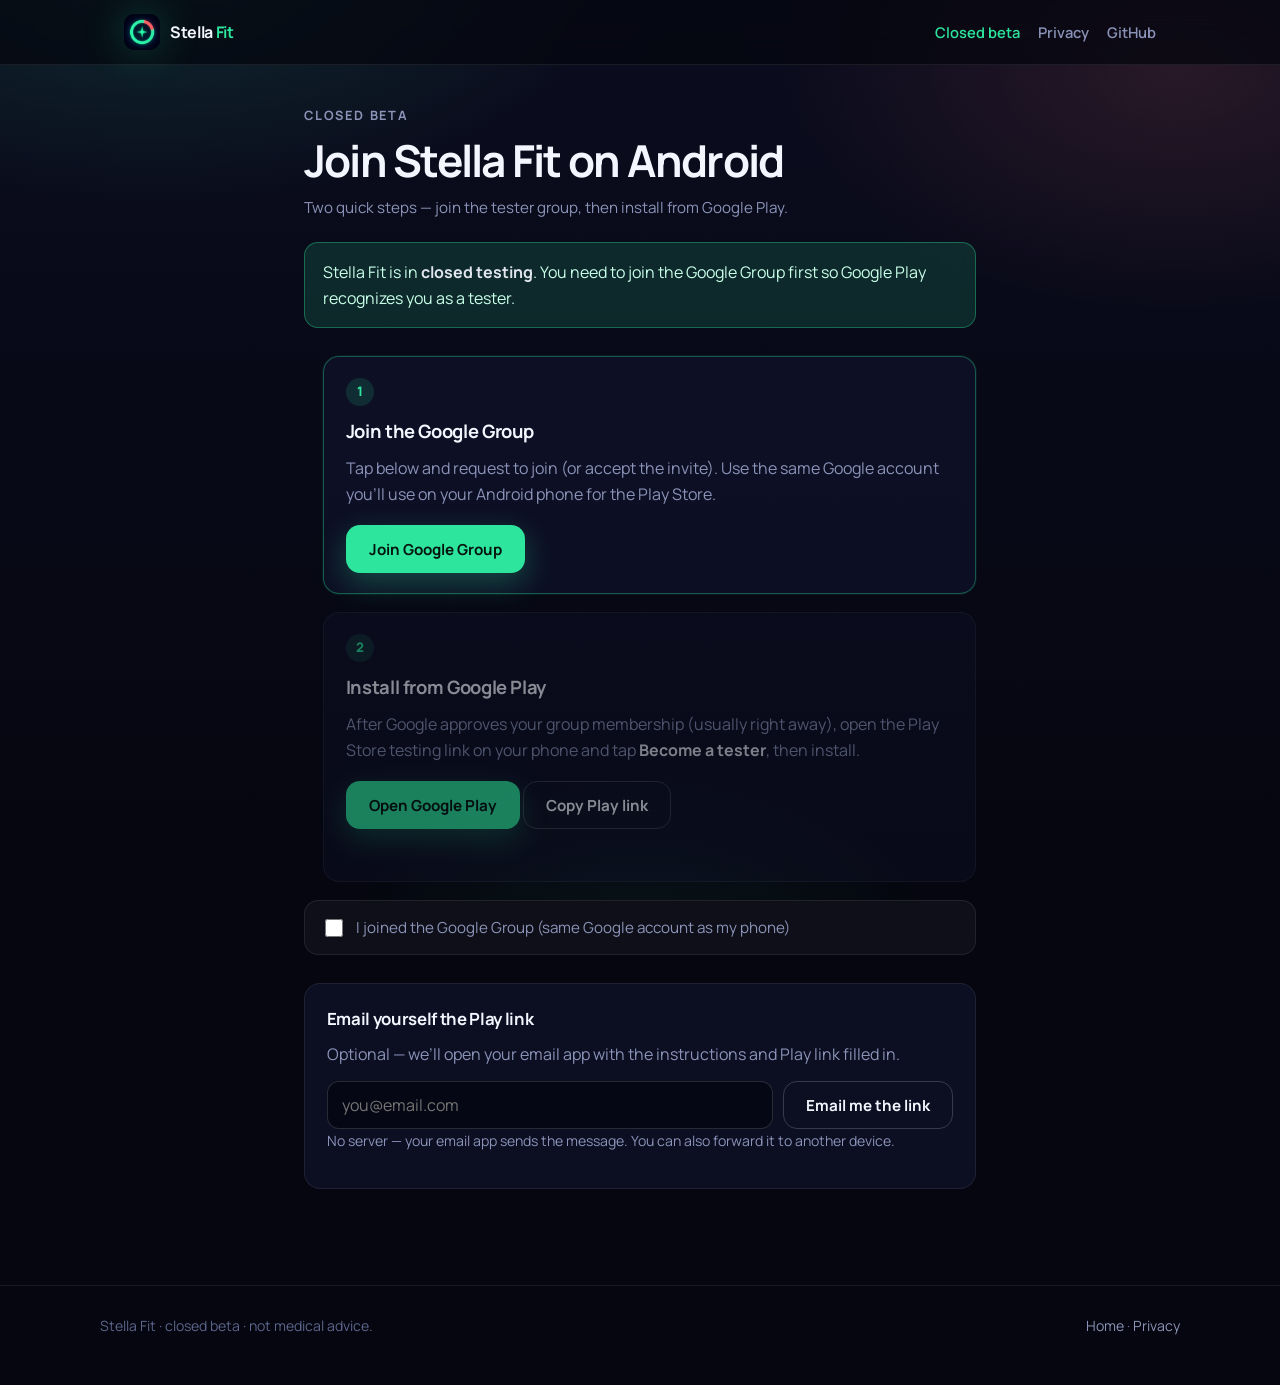
==== docs/beta/index.html @ 8746efec "Add closed beta signup page and polish keyboard, home, and check-in UX - New GitHub Pages beta flow:" ====
<!DOCTYPE html>
<html lang="en">
<head>
  <meta charset="utf-8" />
  <meta name="viewport" content="width=device-width, initial-scale=1" />
  <title>Stella Fit — Join the closed beta</title>
  <meta name="description" content="Get invited to the Stella Fit closed beta on Google Play." />
  <link rel="icon" href="../assets/icon.png" />
  <link rel="preconnect" href="https://fonts.googleapis.com" />
  <link rel="preconnect" href="https://fonts.gstatic.com" crossorigin />
  <link href="https://fonts.googleapis.com/css2?family=Manrope:wght@500;600;700;800&display=swap" rel="stylesheet" />
  <link rel="stylesheet" href="../assets/site.css" />
</head>
<body>
  <header class="site-nav">
    <div class="site-nav__inner">
      <a class="brand" href="../">
        <img class="brand__mark" src="../assets/icon.png" width="36" height="36" alt="" />
        <span class="brand__name">Stella <span>Fit</span></span>
      </a>
      <nav class="nav-links" aria-label="Site">
        <a href="../beta/" aria-current="page">Closed beta</a>
        <a href="../privacy/">Privacy</a>
        <a href="https://github.com/ilda-cornolius/RestFit">GitHub</a>
      </nav>
    </div>
  </header>

  <main class="page">
    <p class="page__kicker">Closed beta</p>
    <h1>Join Stella Fit on Android</h1>
    <p class="meta">Two quick steps — join the tester group, then install from Google Play.</p>

    <div class="callout">
      Stella Fit is in <strong>closed testing</strong>. You need to join the Google Group first so Google Play recognizes you as a tester.
    </div>

    <ol class="beta-steps">
      <li class="beta-step is-unlocked" id="step-group">
        <span class="beta-step__label">1</span>
        <h2>Join the Google Group</h2>
        <p>
          Tap below and request to join (or accept the invite). Use the same Google account
          you’ll use on your Android phone for the Play Store.
        </p>
        <a class="btn btn--mint" id="group-link" href="#" target="_blank" rel="noopener noreferrer">
          Join Google Group
        </a>
      </li>

      <li class="beta-step is-locked" id="step-play">
        <span class="beta-step__label">2</span>
        <h2>Install from Google Play</h2>
        <p>
          After Google approves your group membership (usually right away), open the Play Store
          testing link on your phone and tap <strong>Become a tester</strong>, then install.
        </p>
        <a class="btn btn--mint" id="play-link" href="#" target="_blank" rel="noopener noreferrer" aria-disabled="true">
          Open Google Play
        </a>
        <button type="button" class="btn btn--ghost" id="copy-play-link" disabled>
          Copy Play link
        </button>
        <p class="beta-copy-msg" id="copy-msg" aria-live="polite"></p>
      </li>
    </ol>

    <label class="beta-check" for="joined-group">
      <input type="checkbox" id="joined-group" />
      <span>I joined the Google Group (same Google account as my phone)</span>
    </label>

    <section class="beta-email" aria-labelledby="email-heading">
      <h2 id="email-heading">Email yourself the Play link</h2>
      <p>Optional — we’ll open your email app with the instructions and Play link filled in.</p>
      <div class="beta-email__row">
        <input type="email" id="email-input" placeholder="you@email.com" autocomplete="email" />
        <button type="button" class="btn btn--ghost" id="email-btn">Email me the link</button>
      </div>
      <p class="beta-note">No server — your email app sends the message. You can also forward it to another device.</p>
    </section>
  </main>

  <footer class="site-footer">
    <div class="site-footer__inner">
      <span>Stella Fit · closed beta · not medical advice.</span>
      <span>
        <a href="../">Home</a> ·
        <a href="../privacy/">Privacy</a>
      </span>
    </div>
  </footer>

  <script>
    const BETA = {
      // Update this to your real Google Group URL before sharing the page.
      googleGroupUrl: "https://groups.google.com/g/stella-fit-closed-beta",
      playTestingUrl: "https://play.google.com/apps/testing/com.restfit.app",
      pageUrl: "https://ilda-cornolius.github.io/RestFit/beta/"
    };

    const joinedCheckbox = document.getElementById("joined-group");
    const stepPlay = document.getElementById("step-play");
    const playLink = document.getElementById("play-link");
    const groupLink = document.getElementById("group-link");
    const copyBtn = document.getElementById("copy-play-link");
    const copyMsg = document.getElementById("copy-msg");
    const emailInput = document.getElementById("email-input");
    const emailBtn = document.getElementById("email-btn");

    groupLink.href = BETA.googleGroupUrl;
    playLink.href = BETA.playTestingUrl;

    function setPlayUnlocked(unlocked) {
      stepPlay.classList.toggle("is-unlocked", unlocked);
      stepPlay.classList.toggle("is-locked", !unlocked);
      playLink.setAttribute("aria-disabled", unlocked ? "false" : "true");
      playLink.tabIndex = unlocked ? 0 : -1;
      copyBtn.disabled = !unlocked;
      if (unlocked) {
        localStorage.setItem("stellafit-beta-joined", "1");
      } else {
        localStorage.removeItem("stellafit-beta-joined");
      }
    }

    function instructionsBody() {
      return [
        "Stella Fit closed beta — install steps",
        "",
        "1) Join the Google Group (same Google account as your phone):",
        BETA.googleGroupUrl,
        "",
        "2) After you're in the group, open this Google Play testing link:",
        BETA.playTestingUrl,
        "",
        "Tap Become a tester, then Install.",
        "",
        "Beta signup page:",
        BETA.pageUrl
      ].join("\n");
    }

    if (localStorage.getItem("stellafit-beta-joined") === "1") {
      joinedCheckbox.checked = true;
      setPlayUnlocked(true);
    }

    joinedCheckbox.addEventListener("change", () => {
      setPlayUnlocked(joinedCheckbox.checked);
    });

    copyBtn.addEventListener("click", async () => {
      try {
        await navigator.clipboard.writeText(BETA.playTestingUrl);
        copyMsg.textContent = "Play link copied.";
      } catch (err) {
        copyMsg.textContent = "Copy failed — long-press the Play link instead.";
      }
    });

    emailBtn.addEventListener("click", () => {
      const address = emailInput.value.trim();
      if (!address) {
        emailInput.focus();
        copyMsg.textContent = "Enter your email address first.";
        return;
      }
      const subject = encodeURIComponent("Stella Fit closed beta — install link");
      const body = encodeURIComponent(instructionsBody());
      window.location.href = "mailto:" + encodeURIComponent(address) + "?subject=" + subject + "&body=" + body;
    });
  </script>
</body>
</html>
---- docs/assets/site.css ----
:root {
  --bg: #05060f;
  --bg-deep: #0b0c1e;
  --surface: #10122a;
  --text: #f4f6ff;
  --muted: #8b94b8;
  --faint: #5c668c;
  --mint: #2ee59d;
  --mint-dim: rgba(46, 229, 157, 0.14);
  --coral: #ff7676;
  --line: rgba(255, 255, 255, 0.08);
  --glow: 0 0 40px rgba(46, 229, 157, 0.28);
  --font: "Manrope", ui-sans-serif, system-ui, sans-serif;
  --max: 720px;
  --wide: 1080px;
}

*,
*::before,
*::after {
  box-sizing: border-box;
}

html {
  scroll-behavior: smooth;
}

body {
  margin: 0;
  min-height: 100vh;
  font-family: var(--font);
  background: var(--bg);
  color: var(--text);
  line-height: 1.65;
  -webkit-font-smoothing: antialiased;
}

body::before {
  content: "";
  position: fixed;
  inset: 0;
  z-index: -2;
  background:
    radial-gradient(900px 520px at 12% -8%, rgba(46, 229, 157, 0.16), transparent 55%),
    radial-gradient(800px 480px at 92% 8%, rgba(255, 118, 118, 0.12), transparent 50%),
    radial-gradient(700px 500px at 50% 110%, rgba(46, 229, 157, 0.08), transparent 45%),
    linear-gradient(180deg, #0b0c1e 0%, #05060f 100%);
}

body::after {
  content: "";
  position: fixed;
  inset: 0;
  z-index: -1;
  opacity: 0.35;
  pointer-events: none;
  background-image:
    linear-gradient(rgba(255, 255, 255, 0.03) 1px, transparent 1px),
    linear-gradient(90deg, rgba(255, 255, 255, 0.03) 1px, transparent 1px);
  background-size: 64px 64px;
  mask-image: radial-gradient(ellipse at center, black 20%, transparent 75%);
}

a {
  color: var(--mint);
  text-decoration-thickness: 1px;
  text-underline-offset: 3px;
  transition: color 0.2s ease, opacity 0.2s ease;
}

a:hover {
  color: #7dffc4;
}

img {
  max-width: 100%;
  display: block;
}

.site-nav {
  position: sticky;
  top: 0;
  z-index: 20;
  backdrop-filter: blur(16px);
  -webkit-backdrop-filter: blur(16px);
  background: rgba(5, 6, 15, 0.72);
  border-bottom: 1px solid var(--line);
}

.site-nav__inner {
  max-width: var(--wide);
  margin: 0 auto;
  padding: 14px 24px;
  display: flex;
  align-items: center;
  justify-content: space-between;
  gap: 16px;
}

.brand {
  display: inline-flex;
  align-items: center;
  gap: 10px;
  color: var(--text);
  text-decoration: none;
  font-weight: 700;
  letter-spacing: -0.02em;
}

.brand:hover {
  color: var(--text);
  opacity: 0.92;
}

.brand__mark {
  width: 36px;
  height: 36px;
  border-radius: 10px;
  box-shadow: var(--glow);
}

.brand__name span {
  color: var(--mint);
}

.nav-links {
  display: flex;
  flex-wrap: wrap;
  gap: 8px 18px;
  align-items: center;
  justify-content: flex-end;
}

.nav-links a {
  color: var(--muted);
  text-decoration: none;
  font-size: 0.92rem;
  font-weight: 600;
}

.nav-links a:hover,
.nav-links a[aria-current="page"] {
  color: var(--mint);
}

.hero {
  position: relative;
  max-width: none;
  margin: 0;
  padding: 0;
  min-height: calc(100vh - 68px);
  display: grid;
  align-items: end;
  overflow: hidden;
}

.hero__visual {
  position: absolute;
  inset: 0;
  display: grid;
  place-items: center;
  pointer-events: none;
}

.hero__visual .mark-stage {
  width: min(560px, 88vw);
  opacity: 0.92;
}

@media (min-width: 860px) {
  .hero__visual .mark-stage {
    translate: 18vw -4vh;
    width: min(620px, 48vw);
  }
}

.hero__copy {
  position: relative;
  z-index: 1;
  max-width: 40rem;
  padding: 72px 24px 80px;
  margin: 0 auto 0 0;
  width: 100%;
}

@media (min-width: 860px) {
  .hero__copy {
    max-width: var(--wide);
    margin: 0 auto;
    padding: 96px 24px 100px;
  }

  .hero__copy-inner {
    max-width: 34rem;
  }
}

.hero__brand {
  margin: 0 0 18px;
  font-size: clamp(3rem, 8vw, 5.25rem);
  font-weight: 800;
  letter-spacing: -0.05em;
  line-height: 0.95;
}

.hero__brand span {
  color: var(--mint);
  text-shadow: 0 0 36px rgba(46, 229, 157, 0.35);
}

.hero__title {
  margin: 0 0 14px;
  font-size: clamp(1.35rem, 3vw, 1.85rem);
  font-weight: 600;
  letter-spacing: -0.03em;
  line-height: 1.25;
  color: rgba(244, 246, 255, 0.9);
}

.hero__lede {
  margin: 0 0 28px;
  color: var(--muted);
  font-size: 1.05rem;
  max-width: 28rem;
}

.cta-row {
  display: flex;
  flex-wrap: wrap;
  gap: 12px;
}

.btn {
  display: inline-flex;
  align-items: center;
  justify-content: center;
  gap: 8px;
  min-height: 48px;
  padding: 0 22px;
  border-radius: 14px;
  font-family: inherit;
  font-size: 0.95rem;
  font-weight: 700;
  text-decoration: none;
  border: 1px solid transparent;
  transition: transform 0.18s ease, box-shadow 0.18s ease, background 0.18s ease;
}

.btn:hover {
  transform: translateY(-1px);
}

.btn--mint {
  background: var(--mint);
  color: #04140e;
  box-shadow: 0 10px 30px rgba(46, 229, 157, 0.28);
}

.btn--mint:hover {
  color: #04140e;
  box-shadow: 0 14px 36px rgba(46, 229, 157, 0.4);
}

.btn--ghost {
  background: transparent;
  color: var(--text);
  border-color: rgba(255, 255, 255, 0.18);
}

.btn--ghost:hover {
  color: var(--text);
  border-color: rgba(46, 229, 157, 0.55);
  background: var(--mint-dim);
}

.orb {
  position: absolute;
  border-radius: 50%;
  filter: blur(40px);
  pointer-events: none;
}

.orb--mint {
  width: 280px;
  height: 280px;
  background: rgba(46, 229, 157, 0.28);
  animation: drift 7s ease-in-out infinite alternate;
}

.orb--coral {
  width: 220px;
  height: 220px;
  background: rgba(255, 118, 118, 0.22);
  animation: drift 8.5s ease-in-out infinite alternate-reverse;
  translate: 80px 60px;
}

.mark-stage {
  position: relative;
  width: min(360px, 78vw);
  aspect-ratio: 1;
  display: grid;
  place-items: center;
}

.mark-stage img {
  width: 72%;
  height: auto;
  filter: drop-shadow(0 0 28px rgba(46, 229, 157, 0.45));
  animation: pulse-glow 4.8s ease-in-out infinite;
}

.ring {
  position: absolute;
  inset: 0;
  border-radius: 50%;
  border: 1px solid rgba(46, 229, 157, 0.22);
  animation: spin-slow 28s linear infinite;
}

.ring::before {
  content: "";
  position: absolute;
  inset: 18px;
  border-radius: 50%;
  border: 1px dashed rgba(255, 118, 118, 0.28);
}

.section {
  max-width: var(--wide);
  margin: 0 auto;
  padding: 24px 24px 96px;
}

.section__head {
  max-width: 36rem;
  margin-bottom: 28px;
}

.section__head h2 {
  margin: 0 0 8px;
  font-size: clamp(1.6rem, 3vw, 2.1rem);
  letter-spacing: -0.035em;
}

.section__head p {
  margin: 0;
  color: var(--muted);
}

.feature-list {
  list-style: none;
  margin: 0;
  padding: 0;
  display: grid;
  gap: 18px;
}

@media (min-width: 720px) {
  .feature-list {
    grid-template-columns: repeat(3, 1fr);
    gap: 22px;
  }
}

.feature-list li {
  padding: 8px 4px 0;
  border-top: 1px solid var(--line);
}

.feature-list h3 {
  margin: 14px 0 8px;
  font-size: 1.05rem;
  letter-spacing: -0.02em;
}

.feature-list p {
  margin: 0;
  color: var(--muted);
  font-size: 0.95rem;
}

.site-footer {
  border-top: 1px solid var(--line);
  padding: 28px 24px 48px;
}

.site-footer__inner {
  max-width: var(--wide);
  margin: 0 auto;
  display: flex;
  flex-wrap: wrap;
  gap: 12px 24px;
  justify-content: space-between;
  color: var(--faint);
  font-size: 0.88rem;
}

.site-footer a {
  color: var(--muted);
  text-decoration: none;
}

.site-footer a:hover {
  color: var(--mint);
}

/* Legal / content pages */
.page {
  max-width: var(--max);
  margin: 0 auto;
  padding: 40px 24px 96px;
}

.page__kicker {
  margin: 0 0 10px;
  color: var(--mint);
  font-size: 0.8rem;
  font-weight: 700;
  letter-spacing: 0.14em;
  text-transform: uppercase;
}

.page h1 {
  margin: 0 0 10px;
  font-size: clamp(2rem, 5vw, 2.75rem);
  letter-spacing: -0.04em;
  line-height: 1.1;
}

.page .meta {
  margin: 0 0 22px;
  color: var(--muted);
  font-size: 0.95rem;
}

.page h2 {
  margin: 2.2rem 0 0.7rem;
  font-size: 1.15rem;
  color: var(--mint);
  letter-spacing: -0.02em;
}

.page p,
.page li {
  color: var(--muted);
}

.page ul,
.page ol {
  padding-left: 1.2rem;
}

.page strong {
  color: rgba(244, 246, 255, 0.92);
  font-weight: 700;
}

.callout,
.disclaimer {
  margin: 1.25rem 0 1.75rem;
  padding: 1rem 1.15rem;
  border-radius: 14px;
  backdrop-filter: blur(8px);
}

.callout {
  background: var(--mint-dim);
  color: #c9ffe8;
  border: 1px solid rgba(46, 229, 157, 0.35);
}

.disclaimer {
  background: rgba(255, 118, 118, 0.1);
  color: #ffc2c2;
  border: 1px solid rgba(255, 118, 118, 0.35);
}

@keyframes drift {
  from { transform: translate(-18px, -10px) scale(1); }
  to { transform: translate(16px, 14px) scale(1.08); }
}

@keyframes pulse-glow {
  0%, 100% { filter: drop-shadow(0 0 22px rgba(46, 229, 157, 0.35)); transform: scale(1); }
  50% { filter: drop-shadow(0 0 38px rgba(46, 229, 157, 0.55)); transform: scale(1.03); }
}

@keyframes spin-slow {
  to { transform: rotate(360deg); }
}

@media (prefers-reduced-motion: reduce) {
  *,
  *::before,
  *::after {
    animation: none !important;
    transition: none !important;
  }
}

/* Closed beta signup */
.beta-steps {
  list-style: none;
  margin: 0;
  padding: 0;
  display: grid;
  gap: 18px;
}

.beta-step {
  padding: 1.25rem 1.35rem;
  border-radius: 16px;
  border: 1px solid var(--line);
  background: rgba(16, 18, 42, 0.72);
}

.beta-step.is-locked {
  opacity: 0.55;
}

.beta-step.is-unlocked {
  border-color: rgba(46, 229, 157, 0.35);
  box-shadow: 0 0 0 1px rgba(46, 229, 157, 0.08);
}

.beta-step__label {
  display: inline-flex;
  align-items: center;
  justify-content: center;
  width: 1.75rem;
  height: 1.75rem;
  margin-bottom: 10px;
  border-radius: 999px;
  background: var(--mint-dim);
  color: var(--mint);
  font-size: 0.82rem;
  font-weight: 800;
}

.beta-step h2 {
  margin: 0 0 8px;
  font-size: 1.15rem;
  color: var(--text);
}

.beta-step p {
  margin: 0 0 14px;
}

.beta-step .btn {
  margin-top: 4px;
}

.beta-check {
  display: flex;
  align-items: flex-start;
  gap: 10px;
  margin: 18px 0 0;
  padding: 14px 16px;
  border-radius: 14px;
  background: rgba(255, 255, 255, 0.04);
  border: 1px solid var(--line);
  color: var(--muted);
  font-size: 0.95rem;
}

.beta-check input {
  margin-top: 4px;
  accent-color: var(--mint);
  width: 18px;
  height: 18px;
  flex-shrink: 0;
}

.beta-email {
  margin-top: 28px;
  padding: 1.35rem;
  border-radius: 16px;
  border: 1px solid var(--line);
  background: rgba(16, 18, 42, 0.72);
}

.beta-email h2 {
  margin: 0 0 8px;
  font-size: 1.05rem;
  color: var(--text);
}

.beta-email p {
  margin: 0 0 14px;
}

.beta-email__row {
  display: flex;
  flex-wrap: wrap;
  gap: 10px;
}

.beta-email__row input {
  flex: 1 1 220px;
  min-height: 48px;
  padding: 0 14px;
  border-radius: 12px;
  border: 1px solid rgba(255, 255, 255, 0.14);
  background: rgba(5, 6, 15, 0.65);
  color: var(--text);
  font: inherit;
}

.beta-email__row input:focus {
  outline: 2px solid rgba(46, 229, 157, 0.45);
  outline-offset: 1px;
}

.beta-note {
  margin-top: 10px;
  font-size: 0.88rem;
  color: var(--faint);
}

.beta-copy-msg {
  margin-top: 10px;
  color: var(--mint);
  font-size: 0.9rem;
  font-weight: 600;
  min-height: 1.2em;
}
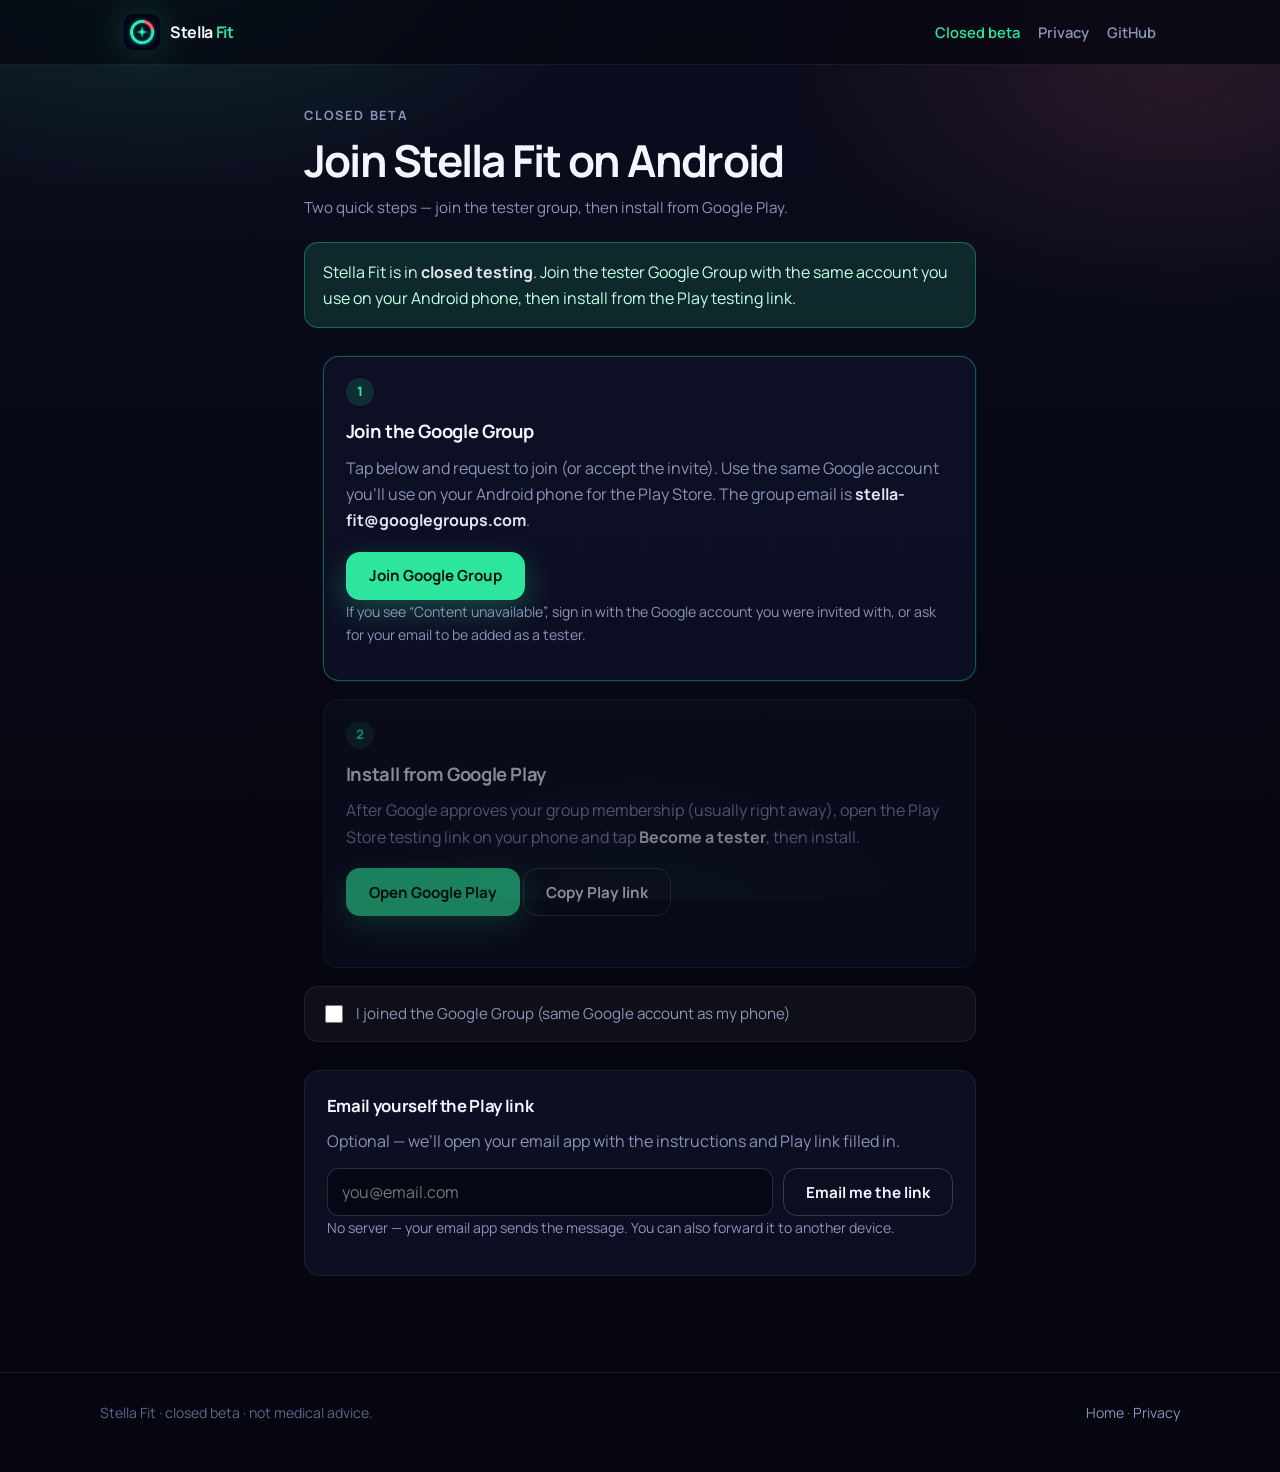
==== commit 90a8c778: "Fix beta page Google Group URL and bump to version 19 Use the real stella-fit Google Group link inst" ====
--- a/docs/beta/index.html
+++ b/docs/beta/index.html
@@ -32,7 +32,11 @@
     <p class="meta">Two quick steps — join the tester group, then install from Google Play.</p>
 
     <div class="callout">
-      Stella Fit is in <strong>closed testing</strong>. You need to join the Google Group first so Google Play recognizes you as a tester.
+      Stella Fit is in <strong>closed testing</strong>. Join the tester Google Group with the same account you use on your Android phone, then install from the Play testing link.
+    </div>
+
+    <div class="disclaimer" id="group-help" hidden>
+      <strong>Group link not working?</strong> Ask the developer to add your Gmail in Play Console, or make sure you’re signed into Google with the account they invited. The group is <code>stella-fit@googlegroups.com</code>.
     </div>
 
     <ol class="beta-steps">
@@ -41,11 +45,13 @@
         <h2>Join the Google Group</h2>
         <p>
           Tap below and request to join (or accept the invite). Use the same Google account
-          you’ll use on your Android phone for the Play Store.
+          you’ll use on your Android phone for the Play Store. The group email is
+          <strong>stella-fit@googlegroups.com</strong>.
         </p>
         <a class="btn btn--mint" id="group-link" href="#" target="_blank" rel="noopener noreferrer">
           Join Google Group
         </a>
+        <p class="beta-note">If you see “Content unavailable”, sign in with the Google account you were invited with, or ask for your email to be added as a tester.</p>
       </li>
 
       <li class="beta-step is-locked" id="step-play">
@@ -93,8 +99,9 @@
 
   <script>
     const BETA = {
-      // Update this to your real Google Group URL before sharing the page.
-      googleGroupUrl: "https://groups.google.com/g/stella-fit-closed-beta",
+      // Linked in Play Console closed testing (see store/TEST_GOOGLE_SIGNIN_FROM_PLAY.md).
+      googleGroupUrl: "https://groups.google.com/g/stella-fit",
+      googleGroupEmail: "stella-fit@googlegroups.com",
       playTestingUrl: "https://play.google.com/apps/testing/com.restfit.app",
       pageUrl: "https://ilda-cornolius.github.io/RestFit/beta/"
     };
@@ -130,6 +137,7 @@
         "",
         "1) Join the Google Group (same Google account as your phone):",
         BETA.googleGroupUrl,
+        "Group email: " + BETA.googleGroupEmail,
         "",
         "2) After you're in the group, open this Google Play testing link:",
         BETA.playTestingUrl,
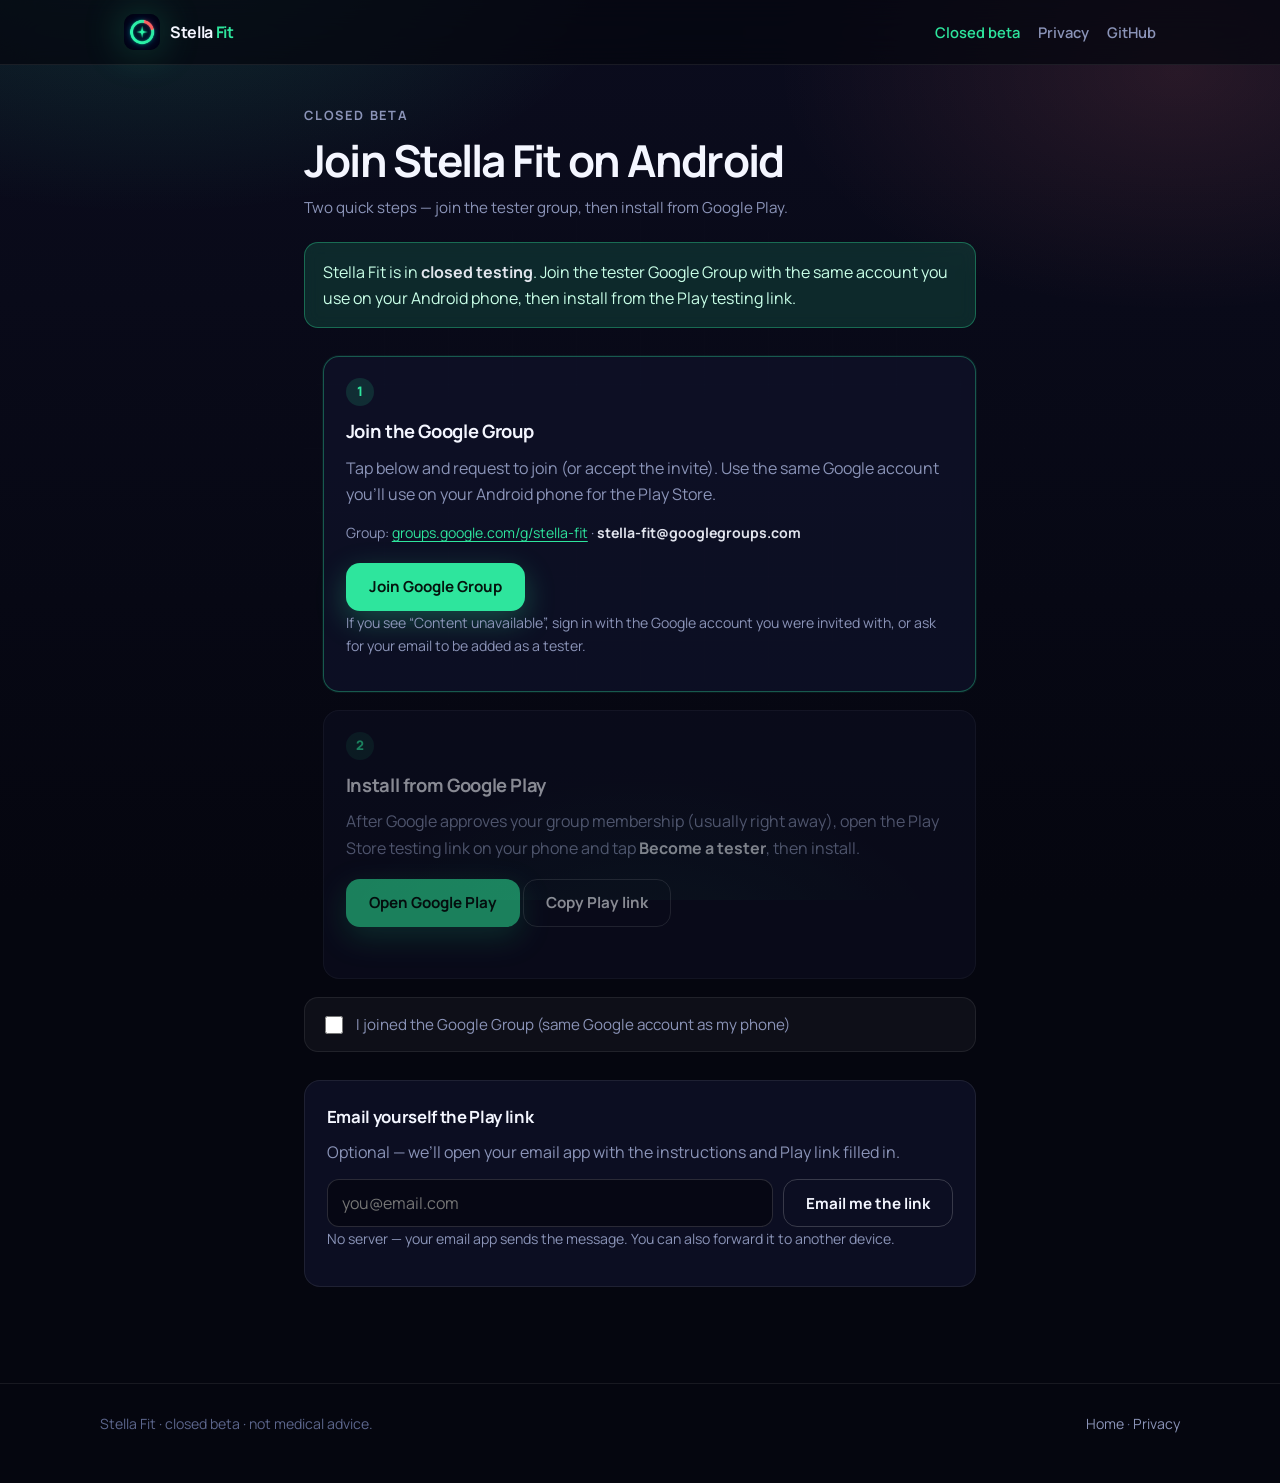
==== commit ea98ad07: "Put real Google Group URL in beta page HTML Join button and visible link now point to groups.google." ====
--- a/docs/beta/index.html
+++ b/docs/beta/index.html
@@ -45,10 +45,13 @@
         <h2>Join the Google Group</h2>
         <p>
           Tap below and request to join (or accept the invite). Use the same Google account
-          you’ll use on your Android phone for the Play Store. The group email is
-          <strong>stella-fit@googlegroups.com</strong>.
+          you’ll use on your Android phone for the Play Store.
         </p>
-        <a class="btn btn--mint" id="group-link" href="#" target="_blank" rel="noopener noreferrer">
+        <p class="beta-note">
+          Group: <a href="https://groups.google.com/g/stella-fit" target="_blank" rel="noopener noreferrer">groups.google.com/g/stella-fit</a>
+          · <strong>stella-fit@googlegroups.com</strong>
+        </p>
+        <a class="btn btn--mint" id="group-link" href="https://groups.google.com/g/stella-fit" target="_blank" rel="noopener noreferrer">
           Join Google Group
         </a>
         <p class="beta-note">If you see “Content unavailable”, sign in with the Google account you were invited with, or ask for your email to be added as a tester.</p>
@@ -61,7 +64,7 @@
           After Google approves your group membership (usually right away), open the Play Store
           testing link on your phone and tap <strong>Become a tester</strong>, then install.
         </p>
-        <a class="btn btn--mint" id="play-link" href="#" target="_blank" rel="noopener noreferrer" aria-disabled="true">
+        <a class="btn btn--mint" id="play-link" href="https://play.google.com/apps/testing/com.restfit.app" target="_blank" rel="noopener noreferrer" aria-disabled="true">
           Open Google Play
         </a>
         <button type="button" class="btn btn--ghost" id="copy-play-link" disabled>
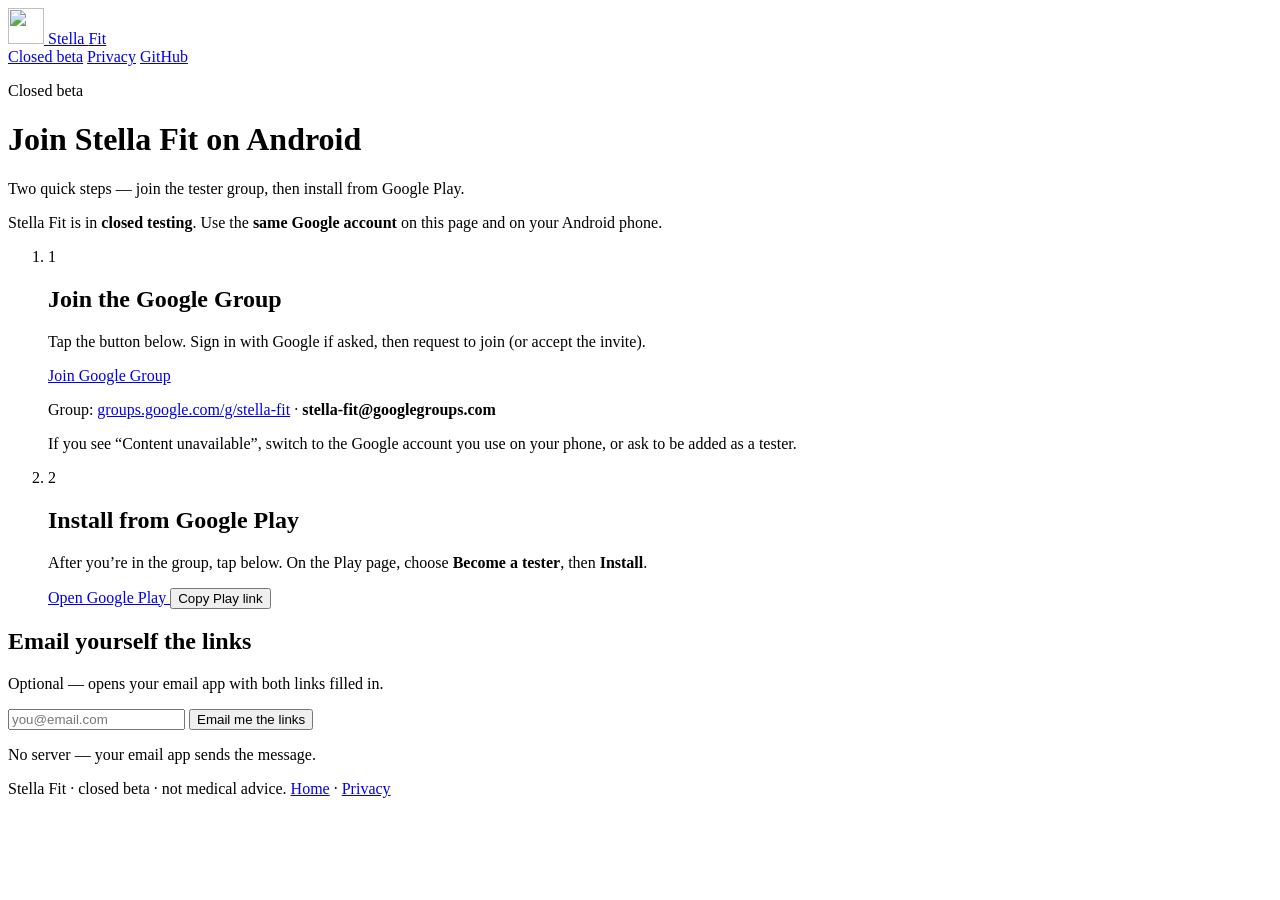
==== commit d0f91313: "Fix beta page for mobile browsers Unlock Play link by default, remove checkbox gate, use root asset " ====
--- a/docs/beta/index.html
+++ b/docs/beta/index.html
@@ -3,24 +3,25 @@
 <head>
   <meta charset="utf-8" />
   <meta name="viewport" content="width=device-width, initial-scale=1" />
+  <meta name="theme-color" content="#05060f" />
   <title>Stella Fit — Join the closed beta</title>
   <meta name="description" content="Get invited to the Stella Fit closed beta on Google Play." />
-  <link rel="icon" href="../assets/icon.png" />
+  <link rel="icon" href="/RestFit/assets/icon.png" />
   <link rel="preconnect" href="https://fonts.googleapis.com" />
   <link rel="preconnect" href="https://fonts.gstatic.com" crossorigin />
   <link href="https://fonts.googleapis.com/css2?family=Manrope:wght@500;600;700;800&display=swap" rel="stylesheet" />
-  <link rel="stylesheet" href="../assets/site.css" />
+  <link rel="stylesheet" href="/RestFit/assets/site.css" />
 </head>
 <body>
   <header class="site-nav">
     <div class="site-nav__inner">
-      <a class="brand" href="../">
-        <img class="brand__mark" src="../assets/icon.png" width="36" height="36" alt="" />
+      <a class="brand" href="/RestFit/">
+        <img class="brand__mark" src="/RestFit/assets/icon.png" width="36" height="36" alt="" />
         <span class="brand__name">Stella <span>Fit</span></span>
       </a>
       <nav class="nav-links" aria-label="Site">
-        <a href="../beta/" aria-current="page">Closed beta</a>
-        <a href="../privacy/">Privacy</a>
+        <a href="/RestFit/beta/" aria-current="page">Closed beta</a>
+        <a href="/RestFit/privacy/">Privacy</a>
         <a href="https://github.com/ilda-cornolius/RestFit">GitHub</a>
       </nav>
     </div>
@@ -32,61 +33,56 @@
     <p class="meta">Two quick steps — join the tester group, then install from Google Play.</p>
 
     <div class="callout">
-      Stella Fit is in <strong>closed testing</strong>. Join the tester Google Group with the same account you use on your Android phone, then install from the Play testing link.
-    </div>
-
-    <div class="disclaimer" id="group-help" hidden>
-      <strong>Group link not working?</strong> Ask the developer to add your Gmail in Play Console, or make sure you’re signed into Google with the account they invited. The group is <code>stella-fit@googlegroups.com</code>.
+      Stella Fit is in <strong>closed testing</strong>. Use the <strong>same Google account</strong> on this page and on your Android phone.
     </div>
 
     <ol class="beta-steps">
-      <li class="beta-step is-unlocked" id="step-group">
+      <li class="beta-step is-unlocked">
         <span class="beta-step__label">1</span>
         <h2>Join the Google Group</h2>
         <p>
-          Tap below and request to join (or accept the invite). Use the same Google account
-          you’ll use on your Android phone for the Play Store.
+          Tap the button below. Sign in with Google if asked, then request to join
+          (or accept the invite).
         </p>
+        <div class="beta-actions">
+          <a class="btn btn--mint" href="https://groups.google.com/g/stella-fit">
+            Join Google Group
+          </a>
+        </div>
         <p class="beta-note">
-          Group: <a href="https://groups.google.com/g/stella-fit" target="_blank" rel="noopener noreferrer">groups.google.com/g/stella-fit</a>
+          Group: <a href="https://groups.google.com/g/stella-fit">groups.google.com/g/stella-fit</a>
           · <strong>stella-fit@googlegroups.com</strong>
         </p>
-        <a class="btn btn--mint" id="group-link" href="https://groups.google.com/g/stella-fit" target="_blank" rel="noopener noreferrer">
-          Join Google Group
-        </a>
-        <p class="beta-note">If you see “Content unavailable”, sign in with the Google account you were invited with, or ask for your email to be added as a tester.</p>
+        <p class="beta-note">If you see “Content unavailable”, switch to the Google account you use on your phone, or ask to be added as a tester.</p>
       </li>
 
-      <li class="beta-step is-locked" id="step-play">
+      <li class="beta-step is-unlocked">
         <span class="beta-step__label">2</span>
         <h2>Install from Google Play</h2>
         <p>
-          After Google approves your group membership (usually right away), open the Play Store
-          testing link on your phone and tap <strong>Become a tester</strong>, then install.
+          After you’re in the group, tap below. On the Play page, choose
+          <strong>Become a tester</strong>, then <strong>Install</strong>.
         </p>
-        <a class="btn btn--mint" id="play-link" href="https://play.google.com/apps/testing/com.restfit.app" target="_blank" rel="noopener noreferrer" aria-disabled="true">
-          Open Google Play
-        </a>
-        <button type="button" class="btn btn--ghost" id="copy-play-link" disabled>
-          Copy Play link
-        </button>
+        <div class="beta-actions">
+          <a class="btn btn--mint" href="https://play.google.com/apps/testing/com.restfit.app">
+            Open Google Play
+          </a>
+          <button type="button" class="btn btn--ghost" id="copy-play-link">
+            Copy Play link
+          </button>
+        </div>
         <p class="beta-copy-msg" id="copy-msg" aria-live="polite"></p>
       </li>
     </ol>
 
-    <label class="beta-check" for="joined-group">
-      <input type="checkbox" id="joined-group" />
-      <span>I joined the Google Group (same Google account as my phone)</span>
-    </label>
-
     <section class="beta-email" aria-labelledby="email-heading">
-      <h2 id="email-heading">Email yourself the Play link</h2>
-      <p>Optional — we’ll open your email app with the instructions and Play link filled in.</p>
+      <h2 id="email-heading">Email yourself the links</h2>
+      <p>Optional — opens your email app with both links filled in.</p>
       <div class="beta-email__row">
-        <input type="email" id="email-input" placeholder="you@email.com" autocomplete="email" />
-        <button type="button" class="btn btn--ghost" id="email-btn">Email me the link</button>
+        <input type="email" id="email-input" placeholder="you@email.com" autocomplete="email" inputmode="email" />
+        <button type="button" class="btn btn--ghost" id="email-btn">Email me the links</button>
       </div>
-      <p class="beta-note">No server — your email app sends the message. You can also forward it to another device.</p>
+      <p class="beta-note">No server — your email app sends the message.</p>
     </section>
   </main>
 
@@ -94,45 +90,24 @@
     <div class="site-footer__inner">
       <span>Stella Fit · closed beta · not medical advice.</span>
       <span>
-        <a href="../">Home</a> ·
-        <a href="../privacy/">Privacy</a>
+        <a href="/RestFit/">Home</a> ·
+        <a href="/RestFit/privacy/">Privacy</a>
       </span>
     </div>
   </footer>
 
   <script>
     const BETA = {
-      // Linked in Play Console closed testing (see store/TEST_GOOGLE_SIGNIN_FROM_PLAY.md).
       googleGroupUrl: "https://groups.google.com/g/stella-fit",
       googleGroupEmail: "stella-fit@googlegroups.com",
       playTestingUrl: "https://play.google.com/apps/testing/com.restfit.app",
       pageUrl: "https://ilda-cornolius.github.io/RestFit/beta/"
     };
 
-    const joinedCheckbox = document.getElementById("joined-group");
-    const stepPlay = document.getElementById("step-play");
-    const playLink = document.getElementById("play-link");
-    const groupLink = document.getElementById("group-link");
     const copyBtn = document.getElementById("copy-play-link");
     const copyMsg = document.getElementById("copy-msg");
     const emailInput = document.getElementById("email-input");
     const emailBtn = document.getElementById("email-btn");
-
-    groupLink.href = BETA.googleGroupUrl;
-    playLink.href = BETA.playTestingUrl;
-
-    function setPlayUnlocked(unlocked) {
-      stepPlay.classList.toggle("is-unlocked", unlocked);
-      stepPlay.classList.toggle("is-locked", !unlocked);
-      playLink.setAttribute("aria-disabled", unlocked ? "false" : "true");
-      playLink.tabIndex = unlocked ? 0 : -1;
-      copyBtn.disabled = !unlocked;
-      if (unlocked) {
-        localStorage.setItem("stellafit-beta-joined", "1");
-      } else {
-        localStorage.removeItem("stellafit-beta-joined");
-      }
-    }
 
     function instructionsBody() {
       return [
@@ -152,21 +127,18 @@
       ].join("\n");
     }
 
-    if (localStorage.getItem("stellafit-beta-joined") === "1") {
-      joinedCheckbox.checked = true;
-      setPlayUnlocked(true);
-    }
-
-    joinedCheckbox.addEventListener("change", () => {
-      setPlayUnlocked(joinedCheckbox.checked);
-    });
-
     copyBtn.addEventListener("click", async () => {
       try {
-        await navigator.clipboard.writeText(BETA.playTestingUrl);
-        copyMsg.textContent = "Play link copied.";
+        if (navigator.clipboard && navigator.clipboard.writeText) {
+          await navigator.clipboard.writeText(BETA.playTestingUrl);
+          copyMsg.textContent = "Play link copied.";
+        } else {
+          window.prompt("Copy this link:", BETA.playTestingUrl);
+          copyMsg.textContent = "Link shown — copy it from the dialog.";
+        }
       } catch (err) {
-        copyMsg.textContent = "Copy failed — long-press the Play link instead.";
+        window.prompt("Copy this link:", BETA.playTestingUrl);
+        copyMsg.textContent = "Long-press the Play link to copy instead.";
       }
     });
 
@@ -177,7 +149,7 @@
         copyMsg.textContent = "Enter your email address first.";
         return;
       }
-      const subject = encodeURIComponent("Stella Fit closed beta — install link");
+      const subject = encodeURIComponent("Stella Fit closed beta — install links");
       const body = encodeURIComponent(instructionsBody());
       window.location.href = "mailto:" + encodeURIComponent(address) + "?subject=" + subject + "&body=" + body;
     });
